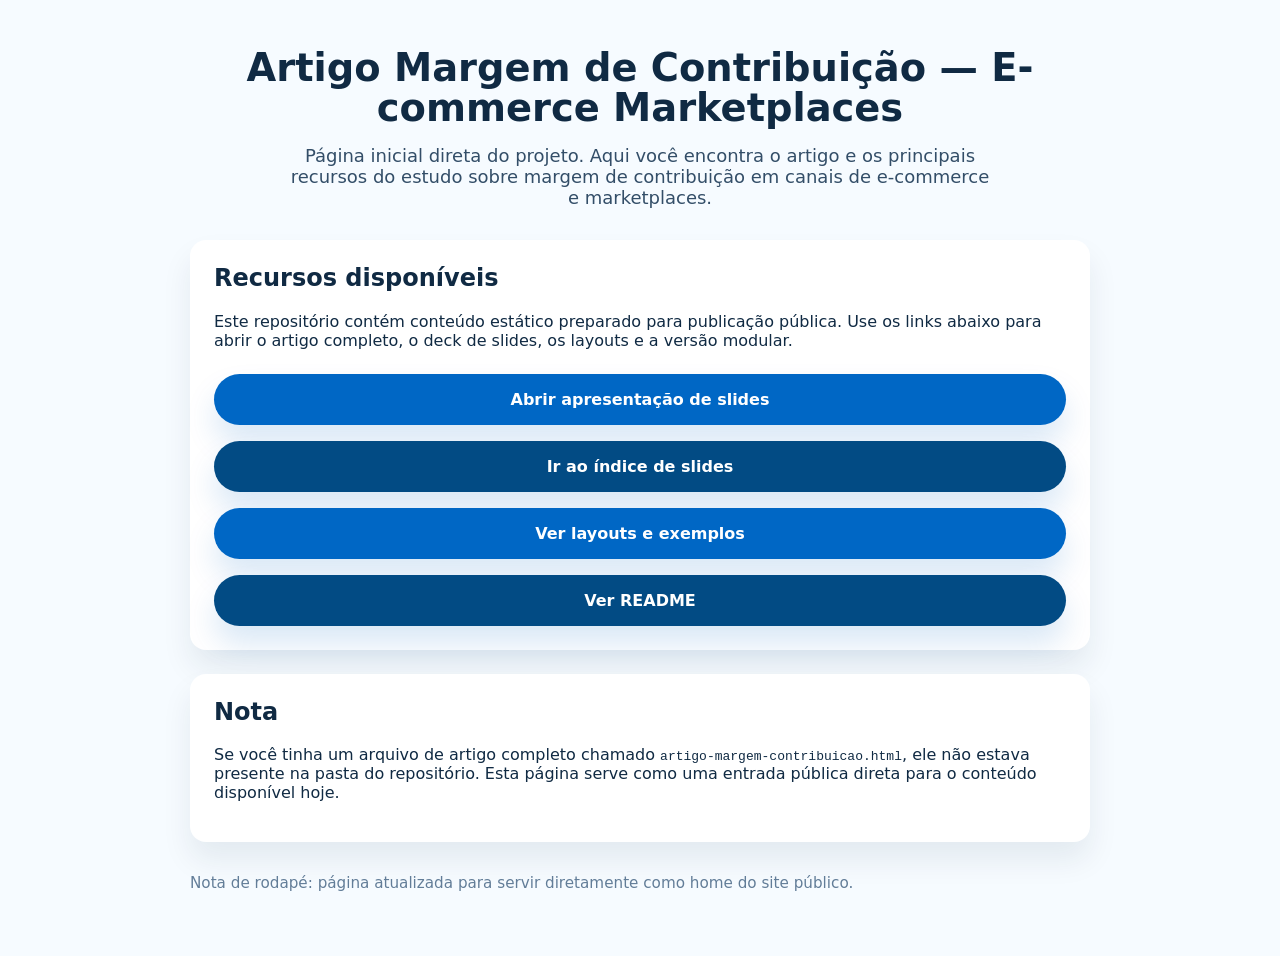
==== artigo-margem-contribuicao-ecommerce-marketplaces.html @ 9e02a6b9 "Update homepage to direct served page and add public article landing file" ====
<!doctype html>
<html lang="pt-BR">
<head>
  <meta charset="utf-8">
  <title>Artigo Margem de Contribuição — E-commerce Marketplaces</title>
  <meta name="viewport" content="width=device-width, initial-scale=1">
  <style>
    body { margin: 0; font-family: Inter, system-ui, -apple-system, BlinkMacSystemFont, "Segoe UI", sans-serif; background: #f6fbff; color: #102a43; }
    .page { max-width: 900px; margin: 0 auto; padding: 3rem 1.5rem; }
    header { text-align: center; margin-bottom: 2rem; }
    h1 { margin: 0; font-size: clamp(2rem, 3vw, 3rem); line-height: 1.05; }
    p.lead { margin: 1rem auto 2rem; max-width: 700px; font-size: 1.125rem; color: #334e68; }
    .actions { display: grid; gap: 1rem; margin: 2rem 0; }
    .btn { display: inline-flex; align-items: center; justify-content: center; padding: 1rem 1.25rem; border: none; border-radius: 999px; font-weight: 700; text-decoration: none; color: white; background: #0067c5; box-shadow: 0 18px 30px rgba(0, 103, 197, .15); transition: transform .2s ease, box-shadow .2s ease; }
    .btn:hover { transform: translateY(-1px); box-shadow: 0 22px 34px rgba(0, 103, 197, .2); }
    .secondary { background: #024b84; }
    .card { background: white; border-radius: 1rem; padding: 1.5rem; box-shadow: 0 18px 30px rgba(16, 42, 67, .08); }
    .card h2 { margin-top: 0; }
    .links { display: grid; gap: 1rem; margin-top: 1.5rem; }
    .footnote { margin-top: 2rem; font-size: .95rem; color: #627d98; }
    @media (min-width: 640px) { .actions { grid-template-columns: repeat(2, minmax(0, 1fr)); } }
  </style>
</head>
<body>
  <main class="page">
    <header>
      <h1>Artigo Margem de Contribuição — E-commerce Marketplaces</h1>
      <p class="lead">Página inicial direta do projeto. Aqui você encontra o artigo e os principais recursos do estudo sobre margem de contribuição em canais de e-commerce e marketplaces.</p>
    </header>

    <div class="card">
      <h2>Recursos disponíveis</h2>
      <p>Este repositório contém conteúdo estático preparado para publicação pública. Use os links abaixo para abrir o artigo completo, o deck de slides, os layouts e a versão modular.</p>
      <div class="links">
        <a class="btn" href="Artigo-MC-slides.html">Abrir apresentação de slides</a>
        <a class="btn secondary" href="slides/index.html">Ir ao índice de slides</a>
        <a class="btn" href="layouts-exemplos.html">Ver layouts e exemplos</a>
        <a class="btn secondary" href="README.md">Ver README</a>
      </div>
    </div>

    <div class="card" style="margin-top: 1.5rem;">
      <h2>Nota</h2>
      <p>Se você tinha um arquivo de artigo completo chamado <code>artigo-margem-contribuicao.html</code>, ele não estava presente na pasta do repositório. Esta página serve como uma entrada pública direta para o conteúdo disponível hoje.</p>
    </div>

    <p class="footnote">Nota de rodapé: página atualizada para servir diretamente como home do site público.</p>
  </main>
</body>
</html>
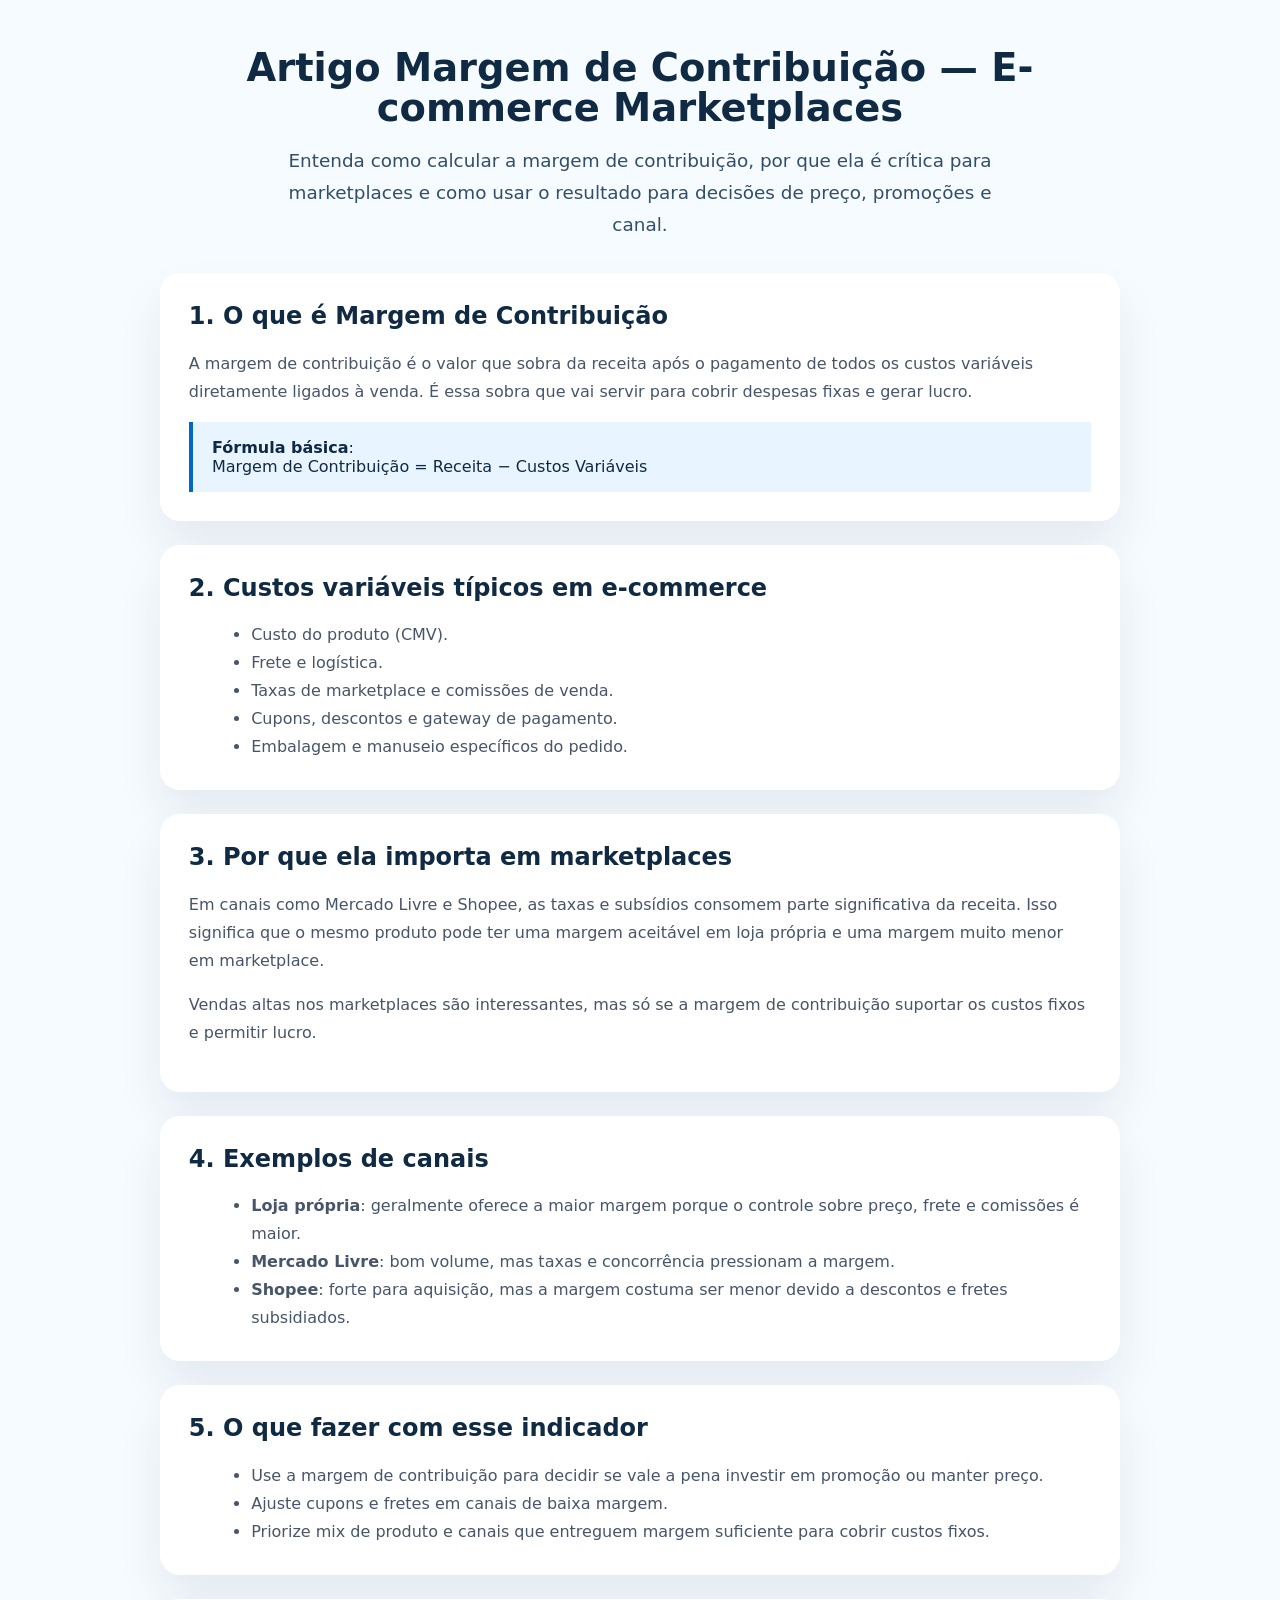
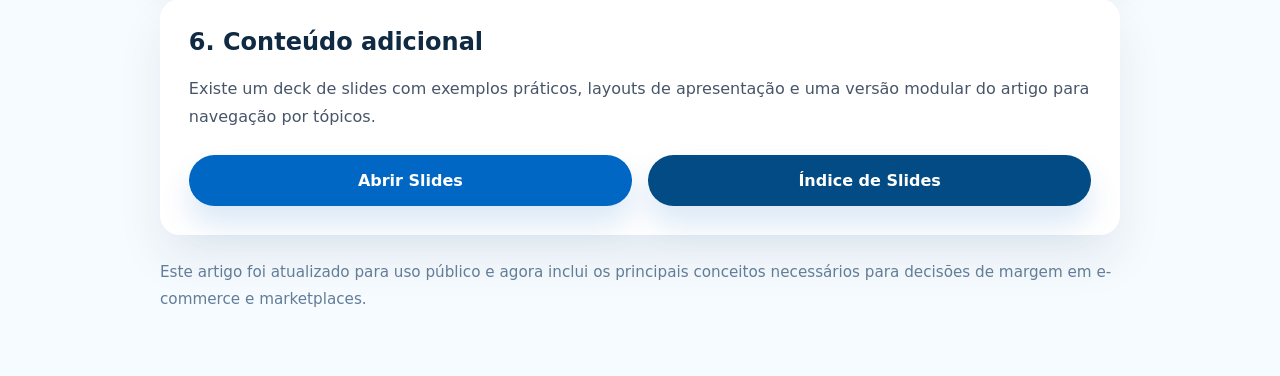
==== commit 6dcbfbb4: "Refine homepage and article content for public site" ====
--- a/artigo-margem-contribuicao-ecommerce-marketplaces.html
+++ b/artigo-margem-contribuicao-ecommerce-marketplaces.html
@@ -6,45 +6,84 @@
   <meta name="viewport" content="width=device-width, initial-scale=1">
   <style>
     body { margin: 0; font-family: Inter, system-ui, -apple-system, BlinkMacSystemFont, "Segoe UI", sans-serif; background: #f6fbff; color: #102a43; }
-    .page { max-width: 900px; margin: 0 auto; padding: 3rem 1.5rem; }
+    .page { max-width: 960px; margin: 0 auto; padding: 3rem 1.5rem; }
     header { text-align: center; margin-bottom: 2rem; }
     h1 { margin: 0; font-size: clamp(2rem, 3vw, 3rem); line-height: 1.05; }
-    p.lead { margin: 1rem auto 2rem; max-width: 700px; font-size: 1.125rem; color: #334e68; }
-    .actions { display: grid; gap: 1rem; margin: 2rem 0; }
-    .btn { display: inline-flex; align-items: center; justify-content: center; padding: 1rem 1.25rem; border: none; border-radius: 999px; font-weight: 700; text-decoration: none; color: white; background: #0067c5; box-shadow: 0 18px 30px rgba(0, 103, 197, .15); transition: transform .2s ease, box-shadow .2s ease; }
+    p.lead { margin: 1rem auto 2rem; max-width: 720px; font-size: 1.15rem; color: #334e68; }
+    .card { background: white; border-radius: 1.25rem; padding: 1.8rem; box-shadow: 0 24px 45px rgba(16, 42, 67, .08); margin-bottom: 1.5rem; }
+    h2 { margin-top: 0; }
+    p, li { line-height: 1.75; color: #475569; }
+    ul { margin: 0.75rem 0 0 1.4rem; }
+    .actions { display: grid; gap: 1rem; margin-top: 1.5rem; }
+    .btn { display: inline-flex; align-items: center; justify-content: center; padding: 1rem 1.4rem; border: none; border-radius: 999px; font-weight: 700; text-decoration: none; color: white; background: #0067c5; box-shadow: 0 18px 30px rgba(0, 103, 197, .15); transition: transform .2s ease, box-shadow .2s ease; }
     .btn:hover { transform: translateY(-1px); box-shadow: 0 22px 34px rgba(0, 103, 197, .2); }
     .secondary { background: #024b84; }
-    .card { background: white; border-radius: 1rem; padding: 1.5rem; box-shadow: 0 18px 30px rgba(16, 42, 67, .08); }
-    .card h2 { margin-top: 0; }
-    .links { display: grid; gap: 1rem; margin-top: 1.5rem; }
-    .footnote { margin-top: 2rem; font-size: .95rem; color: #627d98; }
-    @media (min-width: 640px) { .actions { grid-template-columns: repeat(2, minmax(0, 1fr)); } }
+    .footnote { color: #627d98; font-size: .95rem; }
+    .callout { background: #e8f4ff; border-left: 4px solid #0067c5; padding: 1rem 1.2rem; margin-top: 1rem; }
+    @media (min-width: 760px) { .actions { grid-template-columns: repeat(2, minmax(0, 1fr)); } }
   </style>
 </head>
 <body>
   <main class="page">
     <header>
       <h1>Artigo Margem de Contribuição — E-commerce Marketplaces</h1>
-      <p class="lead">Página inicial direta do projeto. Aqui você encontra o artigo e os principais recursos do estudo sobre margem de contribuição em canais de e-commerce e marketplaces.</p>
+      <p class="lead">Entenda como calcular a margem de contribuição, por que ela é crítica para marketplaces e como usar o resultado para decisões de preço, promoções e canal.</p>
     </header>
 
     <div class="card">
-      <h2>Recursos disponíveis</h2>
-      <p>Este repositório contém conteúdo estático preparado para publicação pública. Use os links abaixo para abrir o artigo completo, o deck de slides, os layouts e a versão modular.</p>
-      <div class="links">
-        <a class="btn" href="Artigo-MC-slides.html">Abrir apresentação de slides</a>
-        <a class="btn secondary" href="slides/index.html">Ir ao índice de slides</a>
-        <a class="btn" href="layouts-exemplos.html">Ver layouts e exemplos</a>
-        <a class="btn secondary" href="README.md">Ver README</a>
+      <h2>1. O que é Margem de Contribuição</h2>
+      <p>A margem de contribuição é o valor que sobra da receita após o pagamento de todos os custos variáveis diretamente ligados à venda. É essa sobra que vai servir para cobrir despesas fixas e gerar lucro.</p>
+      <div class="callout">
+        <strong>Fórmula básica</strong>: <br>
+        Margem de Contribuição = Receita − Custos Variáveis
       </div>
     </div>
 
-    <div class="card" style="margin-top: 1.5rem;">
-      <h2>Nota</h2>
-      <p>Se você tinha um arquivo de artigo completo chamado <code>artigo-margem-contribuicao.html</code>, ele não estava presente na pasta do repositório. Esta página serve como uma entrada pública direta para o conteúdo disponível hoje.</p>
+    <div class="card">
+      <h2>2. Custos variáveis típicos em e-commerce</h2>
+      <ul>
+        <li>Custo do produto (CMV).</li>
+        <li>Frete e logística.</li>
+        <li>Taxas de marketplace e comissões de venda.</li>
+        <li>Cupons, descontos e gateway de pagamento.</li>
+        <li>Embalagem e manuseio específicos do pedido.</li>
+      </ul>
     </div>
 
-    <p class="footnote">Nota de rodapé: página atualizada para servir diretamente como home do site público.</p>
+    <div class="card">
+      <h2>3. Por que ela importa em marketplaces</h2>
+      <p>Em canais como Mercado Livre e Shopee, as taxas e subsídios consomem parte significativa da receita. Isso significa que o mesmo produto pode ter uma margem aceitável em loja própria e uma margem muito menor em marketplace.</p>
+      <p>Vendas altas nos marketplaces são interessantes, mas só se a margem de contribuição suportar os custos fixos e permitir lucro.</p>
+    </div>
+
+    <div class="card">
+      <h2>4. Exemplos de canais</h2>
+      <ul>
+        <li><strong>Loja própria</strong>: geralmente oferece a maior margem porque o controle sobre preço, frete e comissões é maior.</li>
+        <li><strong>Mercado Livre</strong>: bom volume, mas taxas e concorrência pressionam a margem.</li>
+        <li><strong>Shopee</strong>: forte para aquisição, mas a margem costuma ser menor devido a descontos e fretes subsidiados.</li>
+      </ul>
+    </div>
+
+    <div class="card">
+      <h2>5. O que fazer com esse indicador</h2>
+      <ul>
+        <li>Use a margem de contribuição para decidir se vale a pena investir em promoção ou manter preço.</li>
+        <li>Ajuste cupons e fretes em canais de baixa margem.</li>
+        <li>Priorize mix de produto e canais que entreguem margem suficiente para cobrir custos fixos.</li>
+      </ul>
+    </div>
+
+    <div class="card">
+      <h2>6. Conteúdo adicional</h2>
+      <p>Existe um deck de slides com exemplos práticos, layouts de apresentação e uma versão modular do artigo para navegação por tópicos.</p>
+      <div class="actions">
+        <a class="btn" href="Artigo-MC-slides.html">Abrir Slides</a>
+        <a class="btn secondary" href="slides/index.html">Índice de Slides</a>
+      </div>
+    </div>
+
+    <p class="footnote">Este artigo foi atualizado para uso público e agora inclui os principais conceitos necessários para decisões de margem em e-commerce e marketplaces.</p>
   </main>
 </body>
 </html>
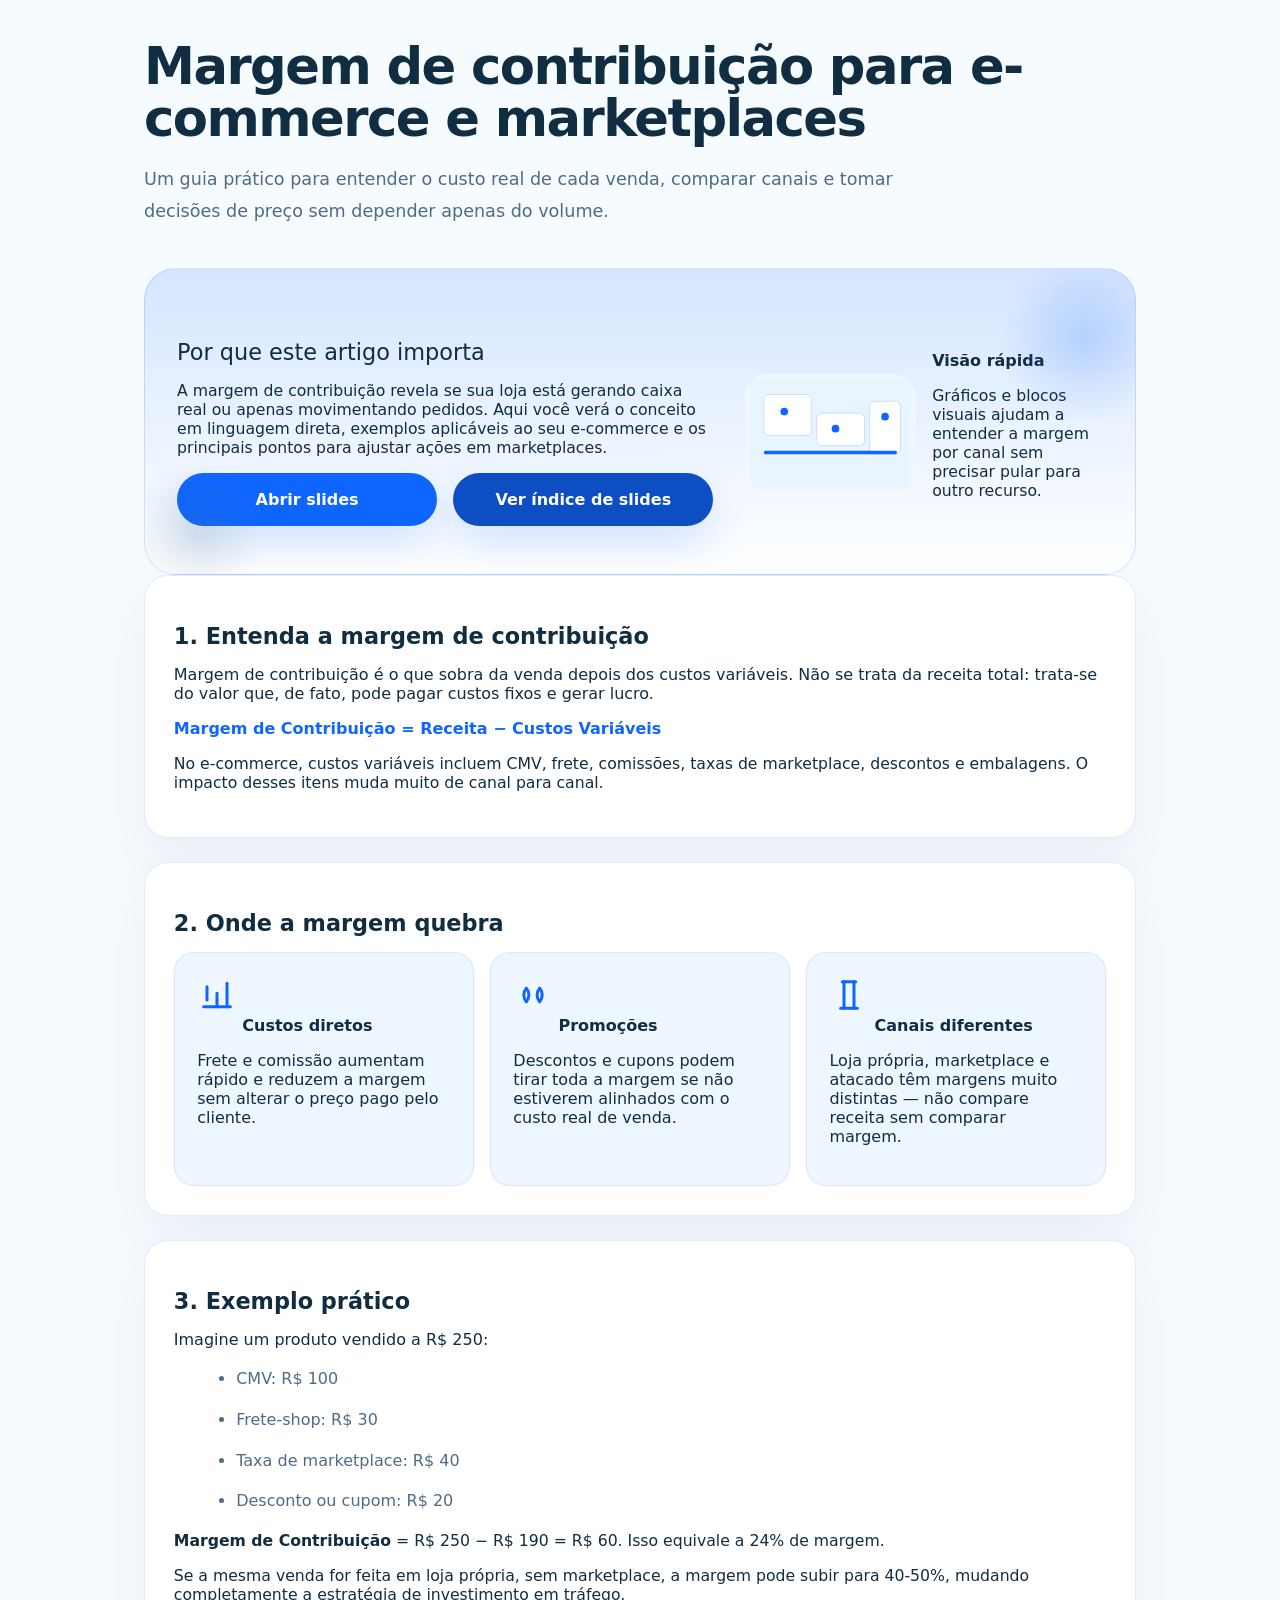
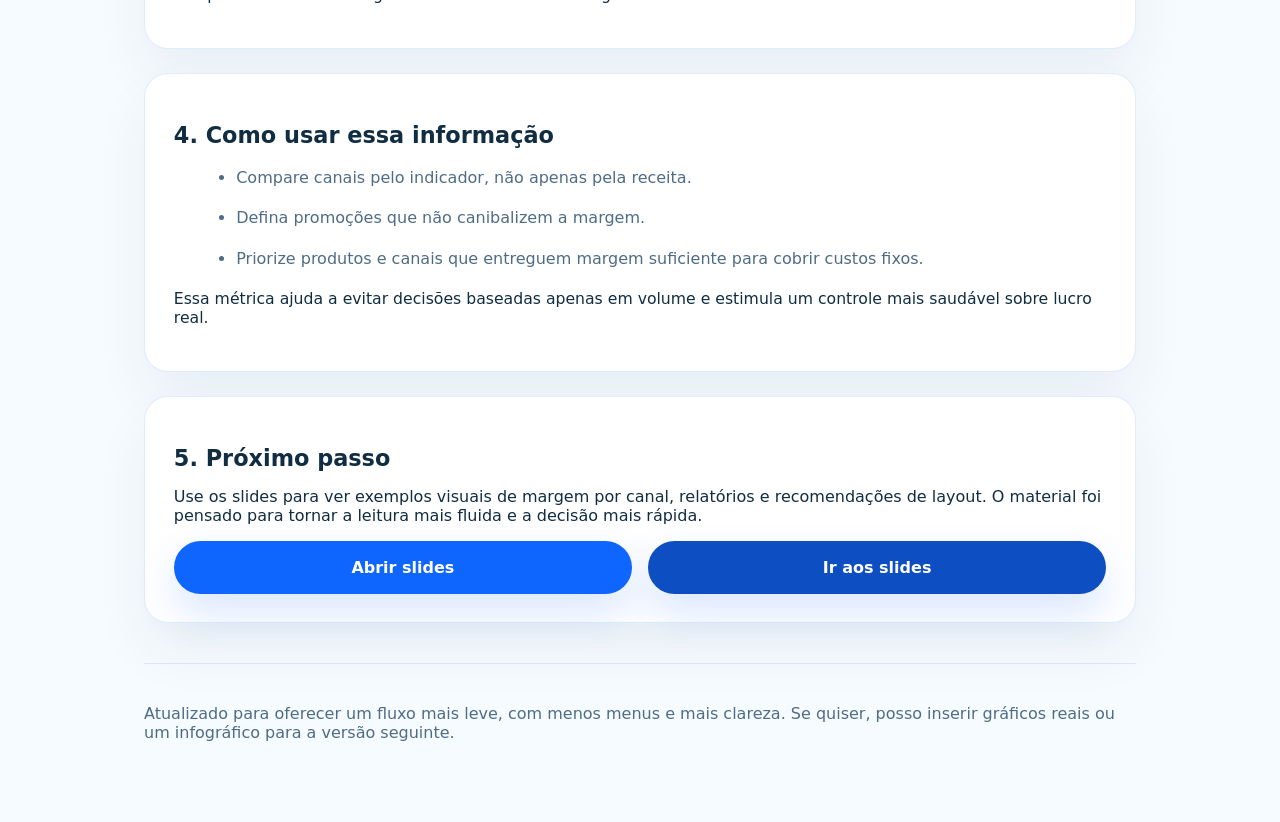
==== commit 7c2df029: "Improve homepage and article UX with longer content and inline visuals" ====
--- a/artigo-margem-contribuicao-ecommerce-marketplaces.html
+++ b/artigo-margem-contribuicao-ecommerce-marketplaces.html
@@ -5,85 +5,136 @@
   <title>Artigo Margem de Contribuição — E-commerce Marketplaces</title>
   <meta name="viewport" content="width=device-width, initial-scale=1">
   <style>
-    body { margin: 0; font-family: Inter, system-ui, -apple-system, BlinkMacSystemFont, "Segoe UI", sans-serif; background: #f6fbff; color: #102a43; }
-    .page { max-width: 960px; margin: 0 auto; padding: 3rem 1.5rem; }
-    header { text-align: center; margin-bottom: 2rem; }
-    h1 { margin: 0; font-size: clamp(2rem, 3vw, 3rem); line-height: 1.05; }
-    p.lead { margin: 1rem auto 2rem; max-width: 720px; font-size: 1.15rem; color: #334e68; }
-    .card { background: white; border-radius: 1.25rem; padding: 1.8rem; box-shadow: 0 24px 45px rgba(16, 42, 67, .08); margin-bottom: 1.5rem; }
-    h2 { margin-top: 0; }
-    p, li { line-height: 1.75; color: #475569; }
-    ul { margin: 0.75rem 0 0 1.4rem; }
-    .actions { display: grid; gap: 1rem; margin-top: 1.5rem; }
-    .btn { display: inline-flex; align-items: center; justify-content: center; padding: 1rem 1.4rem; border: none; border-radius: 999px; font-weight: 700; text-decoration: none; color: white; background: #0067c5; box-shadow: 0 18px 30px rgba(0, 103, 197, .15); transition: transform .2s ease, box-shadow .2s ease; }
-    .btn:hover { transform: translateY(-1px); box-shadow: 0 22px 34px rgba(0, 103, 197, .2); }
-    .secondary { background: #024b84; }
-    .footnote { color: #627d98; font-size: .95rem; }
-    .callout { background: #e8f4ff; border-left: 4px solid #0067c5; padding: 1rem 1.2rem; margin-top: 1rem; }
-    @media (min-width: 760px) { .actions { grid-template-columns: repeat(2, minmax(0, 1fr)); } }
+    :root {
+      --bg: #f6fbff;
+      --surface: #ffffff;
+      --surface-soft: #eef6ff;
+      --text: #112d42;
+      --muted: #4f6c85;
+      --primary: #0f66ff;
+      --primary-strong: #0d4ec2;
+      --border: rgba(15, 102, 255, .12);
+    }
+    * { box-sizing: border-box; }
+    body { margin: 0; font-family: Inter, system-ui, -apple-system, BlinkMacSystemFont, "Segoe UI", sans-serif; background: var(--bg); color: var(--text); }
+    .page { max-width: 1040px; margin: 0 auto; padding: 2.5rem 1.5rem 4rem; }
+    header { margin-bottom: 2.5rem; }
+    h1 { margin: 0; font-size: clamp(2.7rem, 4vw, 4.8rem); line-height: 1.02; letter-spacing: -0.03em; }
+    .subtitle { max-width: 780px; margin: 1.25rem 0 0; font-size: 1.1rem; line-height: 1.8; color: var(--muted); }
+    .hero { position: relative; background: linear-gradient(180deg, rgba(15,102,255,.14), rgba(255,255,255,.93)); border: 1px solid rgba(15,102,255,.18); border-radius: 32px; padding: 3rem 2rem; overflow: hidden; }
+    .hero::before { content: ""; position: absolute; top: -40px; right: -60px; width: 220px; height: 220px; background: radial-gradient(circle, rgba(15,102,255,.2), transparent 55%); border-radius: 50%; }
+    .hero::after { content: ""; position: absolute; bottom: -50px; left: -40px; width: 180px; height: 180px; background: radial-gradient(circle, rgba(71, 108, 133, .14), transparent 55%); border-radius: 50%; }
+    .hero-grid { display: grid; gap: 2rem; }
+    .hero-actions { display: grid; gap: 1rem; grid-template-columns: 1fr 1fr; }
+    .btn { display: inline-flex; align-items: center; justify-content: center; padding: 1rem 1.6rem; border-radius: 999px; font-weight: 700; text-decoration: none; color: #fff; background: var(--primary); border: 1px solid transparent; transition: transform .18s ease, box-shadow .18s ease; box-shadow: 0 18px 42px rgba(15,102,255,.16); }
+    .btn:hover { transform: translateY(-1px); box-shadow: 0 24px 48px rgba(15,102,255,.2); }
+    .btn.secondary { background: var(--primary-strong); }
+    .card { background: var(--surface); border: 1px solid var(--border); border-radius: 24px; padding: 1.8rem; box-shadow: 0 28px 55px rgba(17,45,66,.06); }
+    .card + .card { margin-top: 1.5rem; }
+    .section-title { font-size: 1.4rem; margin-bottom: 1rem; }
+    .text-sm { font-size: .98rem; }
+    .grid-3 { display: grid; gap: 1rem; margin-top: 1rem; }
+    .grid-3 article { padding: 1.4rem; border-radius: 20px; background: var(--surface-soft); border: 1px solid rgba(15,102,255,.10); }
+    .grid-3 svg { width: 40px; height: 40px; color: var(--primary); margin-bottom: 1rem; }
+    .image-card { display: grid; grid-template-columns: 1fr; gap: 1rem; align-items: center; margin-top: 1.5rem; }
+    .image-card svg { width: 100%; max-width: 100%; height: auto; border-radius: 24px; background: #f0f7ff; }
+    .footer { margin-top: 2.5rem; padding-top: 1.5rem; border-top: 1px solid rgba(15,102,255,.12); color: var(--muted); }
+    .highlight { color: var(--primary); font-weight: 700; }
+    ul { margin: 0.9rem 0 0 1.4rem; color: var(--muted); line-height: 1.75; }
+    li { margin-bottom: 0.8rem; }
+    @media (min-width: 900px) { .hero-grid { grid-template-columns: 1.2fr .8fr; } .hero-actions { grid-template-columns: repeat(2, minmax(0, 1fr)); } .grid-3 { grid-template-columns: repeat(3, minmax(0, 1fr)); } .image-card { grid-template-columns: 1fr 1fr; } }
   </style>
 </head>
 <body>
   <main class="page">
     <header>
-      <h1>Artigo Margem de Contribuição — E-commerce Marketplaces</h1>
-      <p class="lead">Entenda como calcular a margem de contribuição, por que ela é crítica para marketplaces e como usar o resultado para decisões de preço, promoções e canal.</p>
+      <h1>Margem de contribuição para e-commerce e marketplaces</h1>
+      <p class="subtitle">Um guia prático para entender o custo real de cada venda, comparar canais e tomar decisões de preço sem depender apenas do volume.</p>
     </header>
 
-    <div class="card">
-      <h2>1. O que é Margem de Contribuição</h2>
-      <p>A margem de contribuição é o valor que sobra da receita após o pagamento de todos os custos variáveis diretamente ligados à venda. É essa sobra que vai servir para cobrir despesas fixas e gerar lucro.</p>
-      <div class="callout">
-        <strong>Fórmula básica</strong>: <br>
-        Margem de Contribuição = Receita − Custos Variáveis
+    <section class="hero">
+      <div class="hero-grid">
+        <div>
+          <p class="section-title">Por que este artigo importa</p>
+          <p class="text-sm">A margem de contribuição revela se sua loja está gerando caixa real ou apenas movimentando pedidos. Aqui você verá o conceito em linguagem direta, exemplos aplicáveis ao seu e-commerce e os principais pontos para ajustar ações em marketplaces.</p>
+          <div class="hero-actions">
+            <a class="btn" href="Artigo-MC-slides.html">Abrir slides</a>
+            <a class="btn secondary" href="slides/index.html">Ver índice de slides</a>
+          </div>
+        </div>
+        <div class="image-card">
+          <svg viewBox="0 0 800 560" fill="none" xmlns="http://www.w3.org/2000/svg"><rect x="24" y="24" width="752" height="512" rx="36" fill="#E8F4FF"/><rect x="88" y="96" width="224" height="192" rx="24" fill="#fff" stroke="#8CBBFF" stroke-width="2"/><rect x="336" y="184" width="224" height="152" rx="24" fill="#fff" stroke="#8CBBFF" stroke-width="2"/><rect x="584" y="128" width="144" height="248" rx="24" fill="#fff" stroke="#8CBBFF" stroke-width="2"/><path d="M96 368h608" stroke="#0F66FF" stroke-width="16" stroke-linecap="round"/><circle cx="184" cy="176" r="18" fill="#0F66FF"/><circle cx="424" cy="256" r="18" fill="#0F66FF"/><circle cx="656" cy="200" r="18" fill="#0F66FF"/></svg>
+          <div>
+            <strong>Visão rápida</strong>
+            <p class="text-sm">Gráficos e blocos visuais ajudam a entender a margem por canal sem precisar pular para outro recurso.</p>
+          </div>
+        </div>
       </div>
-    </div>
+    </section>
 
-    <div class="card">
-      <h2>2. Custos variáveis típicos em e-commerce</h2>
+    <section class="card">
+      <h2 class="section-title">1. Entenda a margem de contribuição</h2>
+      <p>Margem de contribuição é o que sobra da venda depois dos custos variáveis. Não se trata da receita total: trata-se do valor que, de fato, pode pagar custos fixos e gerar lucro.</p>
+      <p class="highlight">Margem de Contribuição = Receita − Custos Variáveis</p>
+      <p class="text-sm">No e-commerce, custos variáveis incluem CMV, frete, comissões, taxas de marketplace, descontos e embalagens. O impacto desses itens muda muito de canal para canal.</p>
+    </section>
+
+    <section class="card">
+      <h2 class="section-title">2. Onde a margem quebra</h2>
+      <div class="grid-3">
+        <article>
+          <svg viewBox="0 0 24 24" fill="none" stroke="currentColor" stroke-width="1.8" stroke-linecap="round" stroke-linejoin="round"><path d="M4 19h16"/><path d="M6 15V7"/><path d="M12 19V11"/><path d="M18 19V5"/></svg>
+          <strong>Custos diretos</strong>
+          <p>Frete e comissão aumentam rápido e reduzem a margem sem alterar o preço pago pelo cliente.</p>
+        </article>
+        <article>
+          <svg viewBox="0 0 24 24" fill="none" stroke="currentColor" stroke-width="1.8" stroke-linecap="round" stroke-linejoin="round"><path d="M16 8a6 6 0 0 1 0 8"/><path d="M16 16a6 6 0 0 1 0-8"/><path d="M8 8a6 6 0 0 0 0 8"/><path d="M8 16a6 6 0 0 0 0-8"/></svg>
+          <strong>Promoções</strong>
+          <p>Descontos e cupons podem tirar toda a margem se não estiverem alinhados com o custo real de venda.</p>
+        </article>
+        <article>
+          <svg viewBox="0 0 24 24" fill="none" stroke="currentColor" stroke-width="1.8" stroke-linecap="round" stroke-linejoin="round"><path d="M7 20h10"/><path d="M8 4h8"/><path d="M9 4v16"/><path d="M15 4v16"/></svg>
+          <strong>Canais diferentes</strong>
+          <p>Loja própria, marketplace e atacado têm margens muito distintas — não compare receita sem comparar margem.</p>
+        </article>
+      </div>
+    </section>
+
+    <section class="card">
+      <h2 class="section-title">3. Exemplo prático</h2>
+      <p>Imagine um produto vendido a R$ 250:</p>
       <ul>
-        <li>Custo do produto (CMV).</li>
-        <li>Frete e logística.</li>
-        <li>Taxas de marketplace e comissões de venda.</li>
-        <li>Cupons, descontos e gateway de pagamento.</li>
-        <li>Embalagem e manuseio específicos do pedido.</li>
+        <li>CMV: R$ 100</li>
+        <li>Frete-shop: R$ 30</li>
+        <li>Taxa de marketplace: R$ 40</li>
+        <li>Desconto ou cupom: R$ 20</li>
       </ul>
-    </div>
+      <p class="text-sm"><strong>Margem de Contribuição</strong> = R$ 250 − R$ 190 = R$ 60. Isso equivale a 24% de margem.</p>
+      <p class="text-sm">Se a mesma venda for feita em loja própria, sem marketplace, a margem pode subir para 40-50%, mudando completamente a estratégia de investimento em tráfego.</p>
+    </section>
 
-    <div class="card">
-      <h2>3. Por que ela importa em marketplaces</h2>
-      <p>Em canais como Mercado Livre e Shopee, as taxas e subsídios consomem parte significativa da receita. Isso significa que o mesmo produto pode ter uma margem aceitável em loja própria e uma margem muito menor em marketplace.</p>
-      <p>Vendas altas nos marketplaces são interessantes, mas só se a margem de contribuição suportar os custos fixos e permitir lucro.</p>
-    </div>
+    <section class="card">
+      <h2 class="section-title">4. Como usar essa informação</h2>
+      <ul>
+        <li>Compare canais pelo indicador, não apenas pela receita.</li>
+        <li>Defina promoções que não canibalizem a margem.</li>
+        <li>Priorize produtos e canais que entreguem margem suficiente para cobrir custos fixos.</li>
+      </ul>
+      <p class="text-sm">Essa métrica ajuda a evitar decisões baseadas apenas em volume e estimula um controle mais saudável sobre lucro real.</p>
+    </section>
 
-    <div class="card">
-      <h2>4. Exemplos de canais</h2>
-      <ul>
-        <li><strong>Loja própria</strong>: geralmente oferece a maior margem porque o controle sobre preço, frete e comissões é maior.</li>
-        <li><strong>Mercado Livre</strong>: bom volume, mas taxas e concorrência pressionam a margem.</li>
-        <li><strong>Shopee</strong>: forte para aquisição, mas a margem costuma ser menor devido a descontos e fretes subsidiados.</li>
-      </ul>
-    </div>
+    <section class="card">
+      <h2 class="section-title">5. Próximo passo</h2>
+      <p>Use os slides para ver exemplos visuais de margem por canal, relatórios e recomendações de layout. O material foi pensado para tornar a leitura mais fluida e a decisão mais rápida.</p>
+      <div class="hero-actions" style="margin-top:1rem;">
+        <a class="btn" href="Artigo-MC-slides.html">Abrir slides</a>
+        <a class="btn secondary" href="slides/index.html">Ir aos slides</a>
+      </div>
+    </section>
 
-    <div class="card">
-      <h2>5. O que fazer com esse indicador</h2>
-      <ul>
-        <li>Use a margem de contribuição para decidir se vale a pena investir em promoção ou manter preço.</li>
-        <li>Ajuste cupons e fretes em canais de baixa margem.</li>
-        <li>Priorize mix de produto e canais que entreguem margem suficiente para cobrir custos fixos.</li>
-      </ul>
-    </div>
-
-    <div class="card">
-      <h2>6. Conteúdo adicional</h2>
-      <p>Existe um deck de slides com exemplos práticos, layouts de apresentação e uma versão modular do artigo para navegação por tópicos.</p>
-      <div class="actions">
-        <a class="btn" href="Artigo-MC-slides.html">Abrir Slides</a>
-        <a class="btn secondary" href="slides/index.html">Índice de Slides</a>
-      </div>
-    </div>
-
-    <p class="footnote">Este artigo foi atualizado para uso público e agora inclui os principais conceitos necessários para decisões de margem em e-commerce e marketplaces.</p>
+    <footer class="footer">
+      <p>Atualizado para oferecer um fluxo mais leve, com menos menus e mais clareza. Se quiser, posso inserir gráficos reais ou um infográfico para a versão seguinte.</p>
+    </footer>
   </main>
 </body>
 </html>
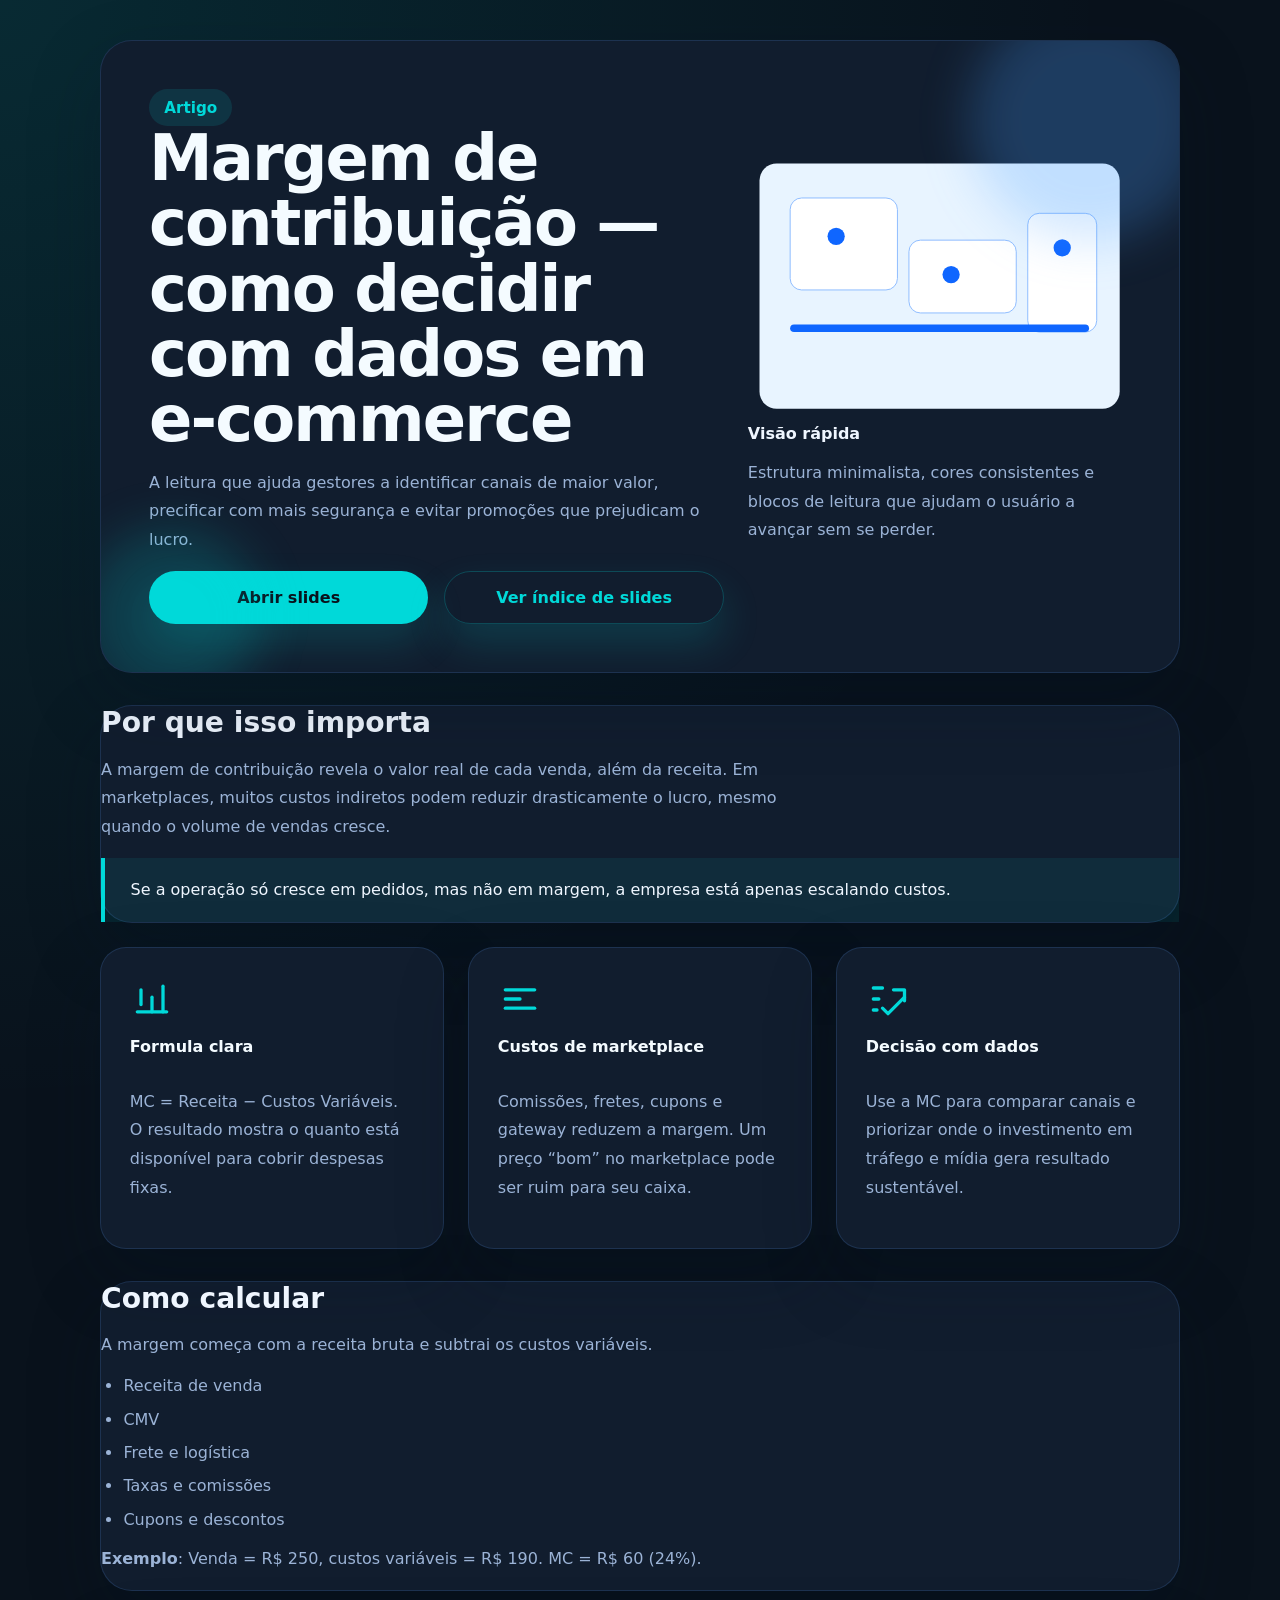
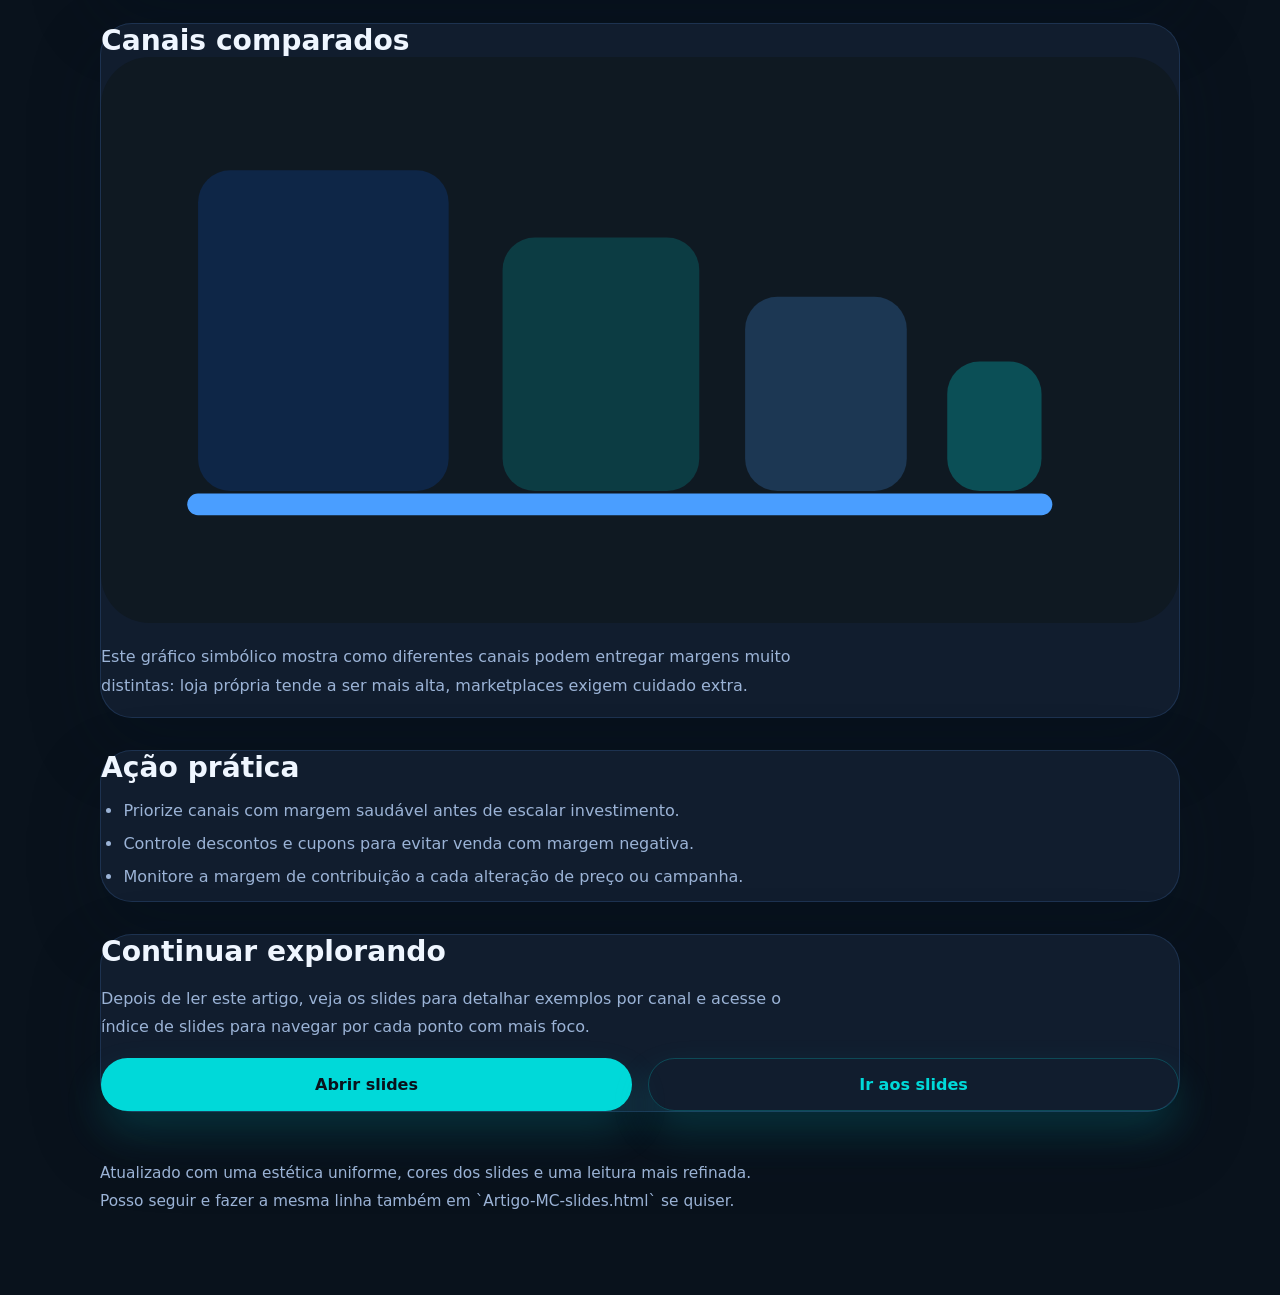
==== commit bc2b989e: "Unify landing page and article design with shared slide-inspired style" ====
--- a/artigo-margem-contribuicao-ecommerce-marketplaces.html
+++ b/artigo-margem-contribuicao-ecommerce-marketplaces.html
@@ -4,59 +4,16 @@
   <meta charset="utf-8">
   <title>Artigo Margem de Contribuição — E-commerce Marketplaces</title>
   <meta name="viewport" content="width=device-width, initial-scale=1">
-  <style>
-    :root {
-      --bg: #f6fbff;
-      --surface: #ffffff;
-      --surface-soft: #eef6ff;
-      --text: #112d42;
-      --muted: #4f6c85;
-      --primary: #0f66ff;
-      --primary-strong: #0d4ec2;
-      --border: rgba(15, 102, 255, .12);
-    }
-    * { box-sizing: border-box; }
-    body { margin: 0; font-family: Inter, system-ui, -apple-system, BlinkMacSystemFont, "Segoe UI", sans-serif; background: var(--bg); color: var(--text); }
-    .page { max-width: 1040px; margin: 0 auto; padding: 2.5rem 1.5rem 4rem; }
-    header { margin-bottom: 2.5rem; }
-    h1 { margin: 0; font-size: clamp(2.7rem, 4vw, 4.8rem); line-height: 1.02; letter-spacing: -0.03em; }
-    .subtitle { max-width: 780px; margin: 1.25rem 0 0; font-size: 1.1rem; line-height: 1.8; color: var(--muted); }
-    .hero { position: relative; background: linear-gradient(180deg, rgba(15,102,255,.14), rgba(255,255,255,.93)); border: 1px solid rgba(15,102,255,.18); border-radius: 32px; padding: 3rem 2rem; overflow: hidden; }
-    .hero::before { content: ""; position: absolute; top: -40px; right: -60px; width: 220px; height: 220px; background: radial-gradient(circle, rgba(15,102,255,.2), transparent 55%); border-radius: 50%; }
-    .hero::after { content: ""; position: absolute; bottom: -50px; left: -40px; width: 180px; height: 180px; background: radial-gradient(circle, rgba(71, 108, 133, .14), transparent 55%); border-radius: 50%; }
-    .hero-grid { display: grid; gap: 2rem; }
-    .hero-actions { display: grid; gap: 1rem; grid-template-columns: 1fr 1fr; }
-    .btn { display: inline-flex; align-items: center; justify-content: center; padding: 1rem 1.6rem; border-radius: 999px; font-weight: 700; text-decoration: none; color: #fff; background: var(--primary); border: 1px solid transparent; transition: transform .18s ease, box-shadow .18s ease; box-shadow: 0 18px 42px rgba(15,102,255,.16); }
-    .btn:hover { transform: translateY(-1px); box-shadow: 0 24px 48px rgba(15,102,255,.2); }
-    .btn.secondary { background: var(--primary-strong); }
-    .card { background: var(--surface); border: 1px solid var(--border); border-radius: 24px; padding: 1.8rem; box-shadow: 0 28px 55px rgba(17,45,66,.06); }
-    .card + .card { margin-top: 1.5rem; }
-    .section-title { font-size: 1.4rem; margin-bottom: 1rem; }
-    .text-sm { font-size: .98rem; }
-    .grid-3 { display: grid; gap: 1rem; margin-top: 1rem; }
-    .grid-3 article { padding: 1.4rem; border-radius: 20px; background: var(--surface-soft); border: 1px solid rgba(15,102,255,.10); }
-    .grid-3 svg { width: 40px; height: 40px; color: var(--primary); margin-bottom: 1rem; }
-    .image-card { display: grid; grid-template-columns: 1fr; gap: 1rem; align-items: center; margin-top: 1.5rem; }
-    .image-card svg { width: 100%; max-width: 100%; height: auto; border-radius: 24px; background: #f0f7ff; }
-    .footer { margin-top: 2.5rem; padding-top: 1.5rem; border-top: 1px solid rgba(15,102,255,.12); color: var(--muted); }
-    .highlight { color: var(--primary); font-weight: 700; }
-    ul { margin: 0.9rem 0 0 1.4rem; color: var(--muted); line-height: 1.75; }
-    li { margin-bottom: 0.8rem; }
-    @media (min-width: 900px) { .hero-grid { grid-template-columns: 1.2fr .8fr; } .hero-actions { grid-template-columns: repeat(2, minmax(0, 1fr)); } .grid-3 { grid-template-columns: repeat(3, minmax(0, 1fr)); } .image-card { grid-template-columns: 1fr 1fr; } }
-  </style>
+  <link rel="stylesheet" href="styles.css">
 </head>
 <body>
   <main class="page">
-    <header>
-      <h1>Margem de contribuição para e-commerce e marketplaces</h1>
-      <p class="subtitle">Um guia prático para entender o custo real de cada venda, comparar canais e tomar decisões de preço sem depender apenas do volume.</p>
-    </header>
-
     <section class="hero">
       <div class="hero-grid">
         <div>
-          <p class="section-title">Por que este artigo importa</p>
-          <p class="text-sm">A margem de contribuição revela se sua loja está gerando caixa real ou apenas movimentando pedidos. Aqui você verá o conceito em linguagem direta, exemplos aplicáveis ao seu e-commerce e os principais pontos para ajustar ações em marketplaces.</p>
+          <span class="tag">Artigo</span>
+          <h1>Margem de contribuição — como decidir com dados em e-commerce</h1>
+          <p class="subtitle">A leitura que ajuda gestores a identificar canais de maior valor, precificar com mais segurança e evitar promoções que prejudicam o lucro.</p>
           <div class="hero-actions">
             <a class="btn" href="Artigo-MC-slides.html">Abrir slides</a>
             <a class="btn secondary" href="slides/index.html">Ver índice de slides</a>
@@ -66,66 +23,71 @@
           <svg viewBox="0 0 800 560" fill="none" xmlns="http://www.w3.org/2000/svg"><rect x="24" y="24" width="752" height="512" rx="36" fill="#E8F4FF"/><rect x="88" y="96" width="224" height="192" rx="24" fill="#fff" stroke="#8CBBFF" stroke-width="2"/><rect x="336" y="184" width="224" height="152" rx="24" fill="#fff" stroke="#8CBBFF" stroke-width="2"/><rect x="584" y="128" width="144" height="248" rx="24" fill="#fff" stroke="#8CBBFF" stroke-width="2"/><path d="M96 368h608" stroke="#0F66FF" stroke-width="16" stroke-linecap="round"/><circle cx="184" cy="176" r="18" fill="#0F66FF"/><circle cx="424" cy="256" r="18" fill="#0F66FF"/><circle cx="656" cy="200" r="18" fill="#0F66FF"/></svg>
           <div>
             <strong>Visão rápida</strong>
-            <p class="text-sm">Gráficos e blocos visuais ajudam a entender a margem por canal sem precisar pular para outro recurso.</p>
+            <p class="text-sm">Estrutura minimalista, cores consistentes e blocos de leitura que ajudam o usuário a avançar sem se perder.</p>
           </div>
         </div>
       </div>
     </section>
 
-    <section class="card">
-      <h2 class="section-title">1. Entenda a margem de contribuição</h2>
-      <p>Margem de contribuição é o que sobra da venda depois dos custos variáveis. Não se trata da receita total: trata-se do valor que, de fato, pode pagar custos fixos e gerar lucro.</p>
-      <p class="highlight">Margem de Contribuição = Receita − Custos Variáveis</p>
-      <p class="text-sm">No e-commerce, custos variáveis incluem CMV, frete, comissões, taxas de marketplace, descontos e embalagens. O impacto desses itens muda muito de canal para canal.</p>
+    <section class="card" style="margin-top: 2rem;">
+      <h2 class="section-title">Por que isso importa</h2>
+      <p>A margem de contribuição revela o valor real de cada venda, além da receita. Em marketplaces, muitos custos indiretos podem reduzir drasticamente o lucro, mesmo quando o volume de vendas cresce.</p>
+      <blockquote>Se a operação só cresce em pedidos, mas não em margem, a empresa está apenas escalando custos.</blockquote>
     </section>
 
-    <section class="card">
-      <h2 class="section-title">2. Onde a margem quebra</h2>
-      <div class="grid-3">
-        <article>
-          <svg viewBox="0 0 24 24" fill="none" stroke="currentColor" stroke-width="1.8" stroke-linecap="round" stroke-linejoin="round"><path d="M4 19h16"/><path d="M6 15V7"/><path d="M12 19V11"/><path d="M18 19V5"/></svg>
-          <strong>Custos diretos</strong>
-          <p>Frete e comissão aumentam rápido e reduzem a margem sem alterar o preço pago pelo cliente.</p>
-        </article>
-        <article>
-          <svg viewBox="0 0 24 24" fill="none" stroke="currentColor" stroke-width="1.8" stroke-linecap="round" stroke-linejoin="round"><path d="M16 8a6 6 0 0 1 0 8"/><path d="M16 16a6 6 0 0 1 0-8"/><path d="M8 8a6 6 0 0 0 0 8"/><path d="M8 16a6 6 0 0 0 0-8"/></svg>
-          <strong>Promoções</strong>
-          <p>Descontos e cupons podem tirar toda a margem se não estiverem alinhados com o custo real de venda.</p>
-        </article>
-        <article>
-          <svg viewBox="0 0 24 24" fill="none" stroke="currentColor" stroke-width="1.8" stroke-linecap="round" stroke-linejoin="round"><path d="M7 20h10"/><path d="M8 4h8"/><path d="M9 4v16"/><path d="M15 4v16"/></svg>
-          <strong>Canais diferentes</strong>
-          <p>Loja própria, marketplace e atacado têm margens muito distintas — não compare receita sem comparar margem.</p>
-        </article>
+    <section class="grid-3" style="margin-top: 1.5rem;">
+      <article class="feature-card">
+        <svg viewBox="0 0 24 24" fill="none" stroke="currentColor" stroke-width="1.8" stroke-linecap="round" stroke-linejoin="round"><path d="M4 19h16"/><path d="M6 15V7"/><path d="M12 19V11"/><path d="M18 19V5"/></svg>
+        <h3>Formula clara</h3>
+        <p>MC = Receita − Custos Variáveis. O resultado mostra o quanto está disponível para cobrir despesas fixas.</p>
+      </article>
+      <article class="feature-card">
+        <svg viewBox="0 0 24 24" fill="none" stroke="currentColor" stroke-width="1.8" stroke-linecap="round" stroke-linejoin="round"><path d="M4 7h16"/><path d="M4 12h8"/><path d="M4 17h16"/></svg>
+        <h3>Custos de marketplace</h3>
+        <p>Comissões, fretes, cupons e gateway reduzem a margem. Um preço “bom” no marketplace pode ser ruim para seu caixa.</p>
+      </article>
+      <article class="feature-card">
+        <svg viewBox="0 0 24 24" fill="none" stroke="currentColor" stroke-width="1.8" stroke-linecap="round" stroke-linejoin="round"><path d="M9 17l3 3 9-9"/><path d="M15 7h6v6"/><path d="M4 6h5"/><path d="M4 12h3"/><path d="M4 18h2"/></svg>
+        <h3>Decisão com dados</h3>
+        <p>Use a MC para comparar canais e priorizar onde o investimento em tráfego e mídia gera resultado sustentável.</p>
+      </article>
+    </section>
+
+    <section class="card" style="margin-top: 2rem;">
+      <h2 class="section-title">Como calcular</h2>
+      <p>A margem começa com a receita bruta e subtrai os custos variáveis.</p>
+      <ul>
+        <li>Receita de venda</li>
+        <li>CMV</li>
+        <li>Frete e logística</li>
+        <li>Taxas e comissões</li>
+        <li>Cupons e descontos</li>
+      </ul>
+      <p class="text-sm"><strong>Exemplo</strong>: Venda = R$ 250, custos variáveis = R$ 190. MC = R$ 60 (24%).</p>
+    </section>
+
+    <section class="card" style="margin-top: 2rem;">
+      <h2 class="section-title">Canais comparados</h2>
+      <div class="image-card">
+        <svg viewBox="0 0 800 420" fill="none" xmlns="http://www.w3.org/2000/svg"><rect width="800" height="420" rx="36" fill="#0F1922"/><rect x="72" y="84" width="186" height="238" rx="24" fill="#0F66FF" opacity="0.17"/><rect x="298" y="134" width="146" height="188" rx="24" fill="#00D9D9" opacity="0.18"/><rect x="478" y="178" width="120" height="144" rx="24" fill="#4A9EFF" opacity="0.22"/><rect x="628" y="226" width="70" height="96" rx="24" fill="#00D9D9" opacity="0.28"/><path d="M72 332h626" stroke="#4A9EFF" stroke-width="16" stroke-linecap="round"/></svg>
+        <div>
+          <p class="text-sm">Este gráfico simbólico mostra como diferentes canais podem entregar margens muito distintas: loja própria tende a ser mais alta, marketplaces exigem cuidado extra.</p>
+        </div>
       </div>
     </section>
 
-    <section class="card">
-      <h2 class="section-title">3. Exemplo prático</h2>
-      <p>Imagine um produto vendido a R$ 250:</p>
+    <section class="card" style="margin-top: 2rem;">
+      <h2 class="section-title">Ação prática</h2>
       <ul>
-        <li>CMV: R$ 100</li>
-        <li>Frete-shop: R$ 30</li>
-        <li>Taxa de marketplace: R$ 40</li>
-        <li>Desconto ou cupom: R$ 20</li>
+        <li>Priorize canais com margem saudável antes de escalar investimento.</li>
+        <li>Controle descontos e cupons para evitar venda com margem negativa.</li>
+        <li>Monitore a margem de contribuição a cada alteração de preço ou campanha.</li>
       </ul>
-      <p class="text-sm"><strong>Margem de Contribuição</strong> = R$ 250 − R$ 190 = R$ 60. Isso equivale a 24% de margem.</p>
-      <p class="text-sm">Se a mesma venda for feita em loja própria, sem marketplace, a margem pode subir para 40-50%, mudando completamente a estratégia de investimento em tráfego.</p>
     </section>
 
-    <section class="card">
-      <h2 class="section-title">4. Como usar essa informação</h2>
-      <ul>
-        <li>Compare canais pelo indicador, não apenas pela receita.</li>
-        <li>Defina promoções que não canibalizem a margem.</li>
-        <li>Priorize produtos e canais que entreguem margem suficiente para cobrir custos fixos.</li>
-      </ul>
-      <p class="text-sm">Essa métrica ajuda a evitar decisões baseadas apenas em volume e estimula um controle mais saudável sobre lucro real.</p>
-    </section>
-
-    <section class="card">
-      <h2 class="section-title">5. Próximo passo</h2>
-      <p>Use os slides para ver exemplos visuais de margem por canal, relatórios e recomendações de layout. O material foi pensado para tornar a leitura mais fluida e a decisão mais rápida.</p>
+    <section class="card" style="margin-top: 2rem;">
+      <h2 class="section-title">Continuar explorando</h2>
+      <p>Depois de ler este artigo, veja os slides para detalhar exemplos por canal e acesse o índice de slides para navegar por cada ponto com mais foco.</p>
       <div class="hero-actions" style="margin-top:1rem;">
         <a class="btn" href="Artigo-MC-slides.html">Abrir slides</a>
         <a class="btn secondary" href="slides/index.html">Ir aos slides</a>
@@ -133,7 +95,7 @@
     </section>
 
     <footer class="footer">
-      <p>Atualizado para oferecer um fluxo mais leve, com menos menus e mais clareza. Se quiser, posso inserir gráficos reais ou um infográfico para a versão seguinte.</p>
+      <p>Atualizado com uma estética uniforme, cores dos slides e uma leitura mais refinada. Posso seguir e fazer a mesma linha também em `Artigo-MC-slides.html` se quiser.</p>
     </footer>
   </main>
 </body>
--- a/styles.css
+++ b/styles.css
@@ -0,0 +1,271 @@
+:root {
+  color-scheme: dark;
+  --bg: #09121c;
+  --surface: #111d2e;
+  --surface-soft: #15243c;
+  --text: #eff6ff;
+  --text-muted: #9bb3d6;
+  --heading: #f4fbff;
+  --border: rgba(93, 159, 255, 0.16);
+  --accent: #00d9d9;
+  --accent-strong: #4a9eff;
+  --accent-soft: rgba(0, 217, 217, 0.12);
+  --shadow: 0 28px 70px rgba(3, 21, 37, 0.25);
+}
+
+* {
+  box-sizing: border-box;
+}
+
+html {
+  scroll-behavior: smooth;
+}
+
+body {
+  margin: 0;
+  min-height: 100vh;
+  font-family: Inter, system-ui, -apple-system, BlinkMacSystemFont, "Segoe UI", sans-serif;
+  background: radial-gradient(circle at top left, rgba(0, 217, 217, 0.12), transparent 35%), var(--bg);
+  color: var(--text);
+}
+
+button, a {
+  font: inherit;
+}
+
+a {
+  color: var(--accent);
+  text-decoration: none;
+}
+
+a:hover {
+  text-decoration: underline;
+}
+
+.page {
+  width: min(1080px, calc(100% - 2rem));
+  margin: 0 auto;
+  padding: 2.5rem 0 4rem;
+}
+
+header {
+  display: grid;
+  gap: 1rem;
+}
+
+h1 {
+  margin: 0;
+  font-size: clamp(2.6rem, 5vw, 4.4rem);
+  line-height: 1.02;
+  letter-spacing: -0.03em;
+  color: var(--heading);
+}
+
+h2 {
+  margin: 0;
+  font-size: clamp(1.5rem, 2.2vw, 2rem);
+  line-height: 1.2;
+}
+
+h3 {
+  margin: 0;
+  font-size: 1rem;
+}
+
+p,
+ul,
+li {
+  color: var(--text-muted);
+}
+
+p {
+  max-width: 68ch;
+  line-height: 1.8;
+}
+
+ul {
+  margin: 1rem 0 0 1.4rem;
+  padding: 0;
+  list-style: disc;
+}
+
+li {
+  margin-bottom: 0.9rem;
+}
+
+.hero,
+.card,
+.feature-card,
+.section-split {
+  background: var(--surface);
+  border: 1px solid var(--border);
+  border-radius: 32px;
+  box-shadow: var(--shadow);
+}
+
+.hero {
+  padding: 3rem;
+  display: grid;
+  gap: 2rem;
+  position: relative;
+  overflow: hidden;
+}
+
+.hero::before,
+.hero::after {
+  content: "";
+  position: absolute;
+  border-radius: 50%;
+  filter: blur(24px);
+}
+
+.hero::before {
+  width: 240px;
+  height: 240px;
+  top: -40px;
+  right: -30px;
+  background: rgba(74, 158, 255, 0.24);
+}
+
+.hero::after {
+  width: 180px;
+  height: 180px;
+  bottom: -35px;
+  left: -20px;
+  background: rgba(0, 217, 217, 0.18);
+}
+
+.hero-grid {
+  display: grid;
+  gap: 1.5rem;
+}
+
+.hero-actions {
+  display: grid;
+  gap: 1rem;
+  grid-template-columns: repeat(2, minmax(0, 1fr));
+}
+
+.btn {
+  display: inline-flex;
+  align-items: center;
+  justify-content: center;
+  gap: 0.75rem;
+  padding: 1rem 1.6rem;
+  border-radius: 999px;
+  border: 1px solid transparent;
+  background: var(--accent);
+  color: var(--bg);
+  font-weight: 700;
+  transition: transform .18s ease, box-shadow .18s ease, background .18s ease;
+  box-shadow: 0 20px 40px rgba(0, 217, 217, 0.16);
+}
+
+.btn:hover {
+  transform: translateY(-1px);
+  box-shadow: 0 24px 48px rgba(0, 217, 217, 0.22);
+}
+
+.btn.secondary {
+  background: transparent;
+  color: var(--accent);
+  border-color: rgba(0, 217, 217, 0.24);
+}
+
+.btn.outline {
+  background: transparent;
+  color: var(--text);
+  border-color: rgba(255,255,255,0.12);
+}
+
+.tag {
+  display: inline-flex;
+  align-items: center;
+  gap: 0.5rem;
+  padding: 0.6rem 0.95rem;
+  border-radius: 999px;
+  background: rgba(0, 217, 217, 0.12);
+  color: var(--accent);
+  font-size: 0.95rem;
+  font-weight: 700;
+}
+
+.grid-2,
+.grid-3 {
+  display: grid;
+  gap: 1.5rem;
+}
+
+.grid-2 {
+  grid-template-columns: 1fr;
+}
+
+.grid-3 {
+  grid-template-columns: 1fr;
+}
+
+.feature-card {
+  border-radius: 26px;
+  padding: 1.8rem;
+  display: grid;
+  gap: 1rem;
+  align-items: start;
+}
+
+.feature-card svg {
+  width: 44px;
+  height: 44px;
+  color: var(--accent);
+}
+
+.feature-card h3 {
+  color: var(--heading);
+}
+
+.section-split {
+  display: grid;
+  gap: 2rem;
+  padding: 2rem;
+}
+
+.section-split img,
+.section-split svg {
+  width: 100%;
+  border-radius: 24px;
+}
+
+blockquote {
+  margin: 0;
+  padding: 1.4rem 1.6rem;
+  border-left: 4px solid var(--accent);
+  background: rgba(0, 217, 217, 0.08);
+  color: var(--text);
+}
+
+footer {
+  margin-top: 3rem;
+  color: var(--text-muted);
+  font-size: 0.96rem;
+}
+
+@media (min-width: 760px) {
+  .hero-grid {
+    grid-template-columns: 1.5fr 1fr;
+    align-items: center;
+  }
+  .grid-2 {
+    grid-template-columns: repeat(2, minmax(0, 1fr));
+  }
+  .grid-3 {
+    grid-template-columns: repeat(3, minmax(0, 1fr));
+  }
+}
+
+@media (max-width: 680px) {
+  .hero {
+    padding: 2rem;
+  }
+  .hero-actions {
+    grid-template-columns: 1fr;
+  }
+}
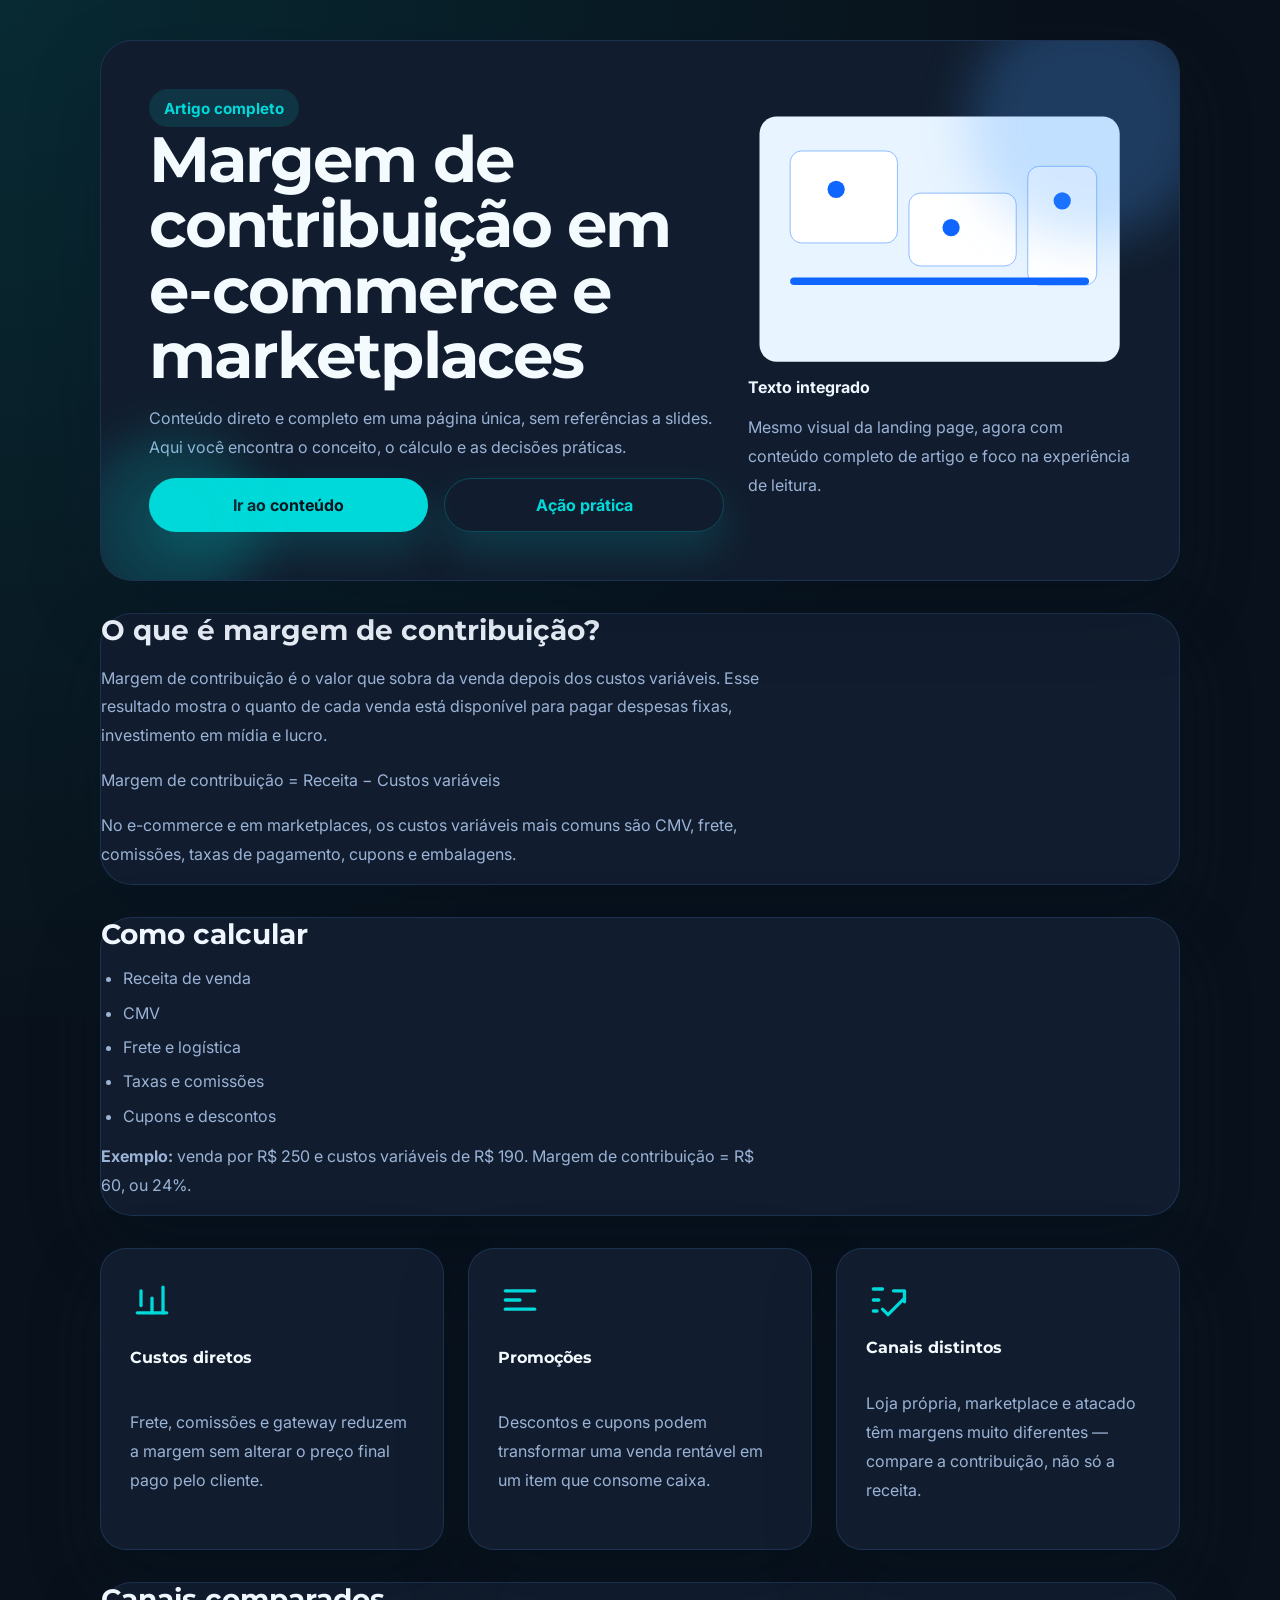
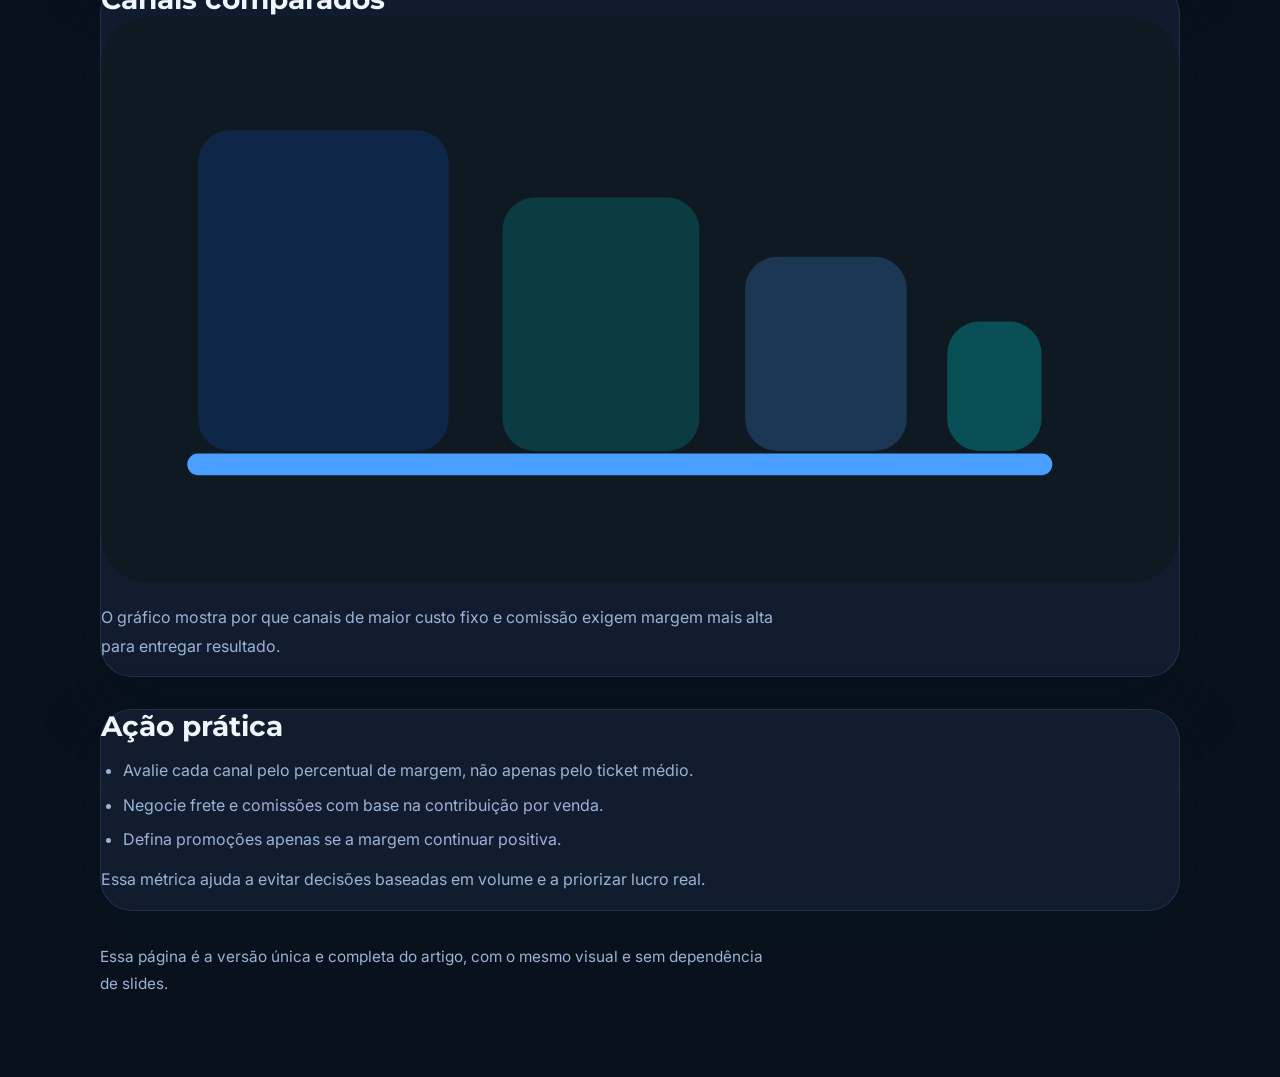
==== commit 129bca02: "Use Montserrat + Inter and consolidate article content into landing page" ====
--- a/artigo-margem-contribuicao-ecommerce-marketplaces.html
+++ b/artigo-margem-contribuicao-ecommerce-marketplaces.html
@@ -2,60 +2,45 @@
 <html lang="pt-BR">
 <head>
   <meta charset="utf-8">
-  <title>Artigo Margem de Contribuição — E-commerce Marketplaces</title>
+  <title>Margem de contribuição — E-commerce e Marketplaces</title>
   <meta name="viewport" content="width=device-width, initial-scale=1">
+  <link rel="preconnect" href="https://fonts.googleapis.com">
+  <link rel="preconnect" href="https://fonts.gstatic.com" crossorigin>
+  <link href="https://fonts.googleapis.com/css2?family=Inter:wght@400;500;600;700;800&family=Montserrat:wght@500;600;700;800&display=swap" rel="stylesheet">
   <link rel="stylesheet" href="styles.css">
 </head>
 <body>
   <main class="page">
-    <section class="hero">
+    <header class="hero">
       <div class="hero-grid">
         <div>
-          <span class="tag">Artigo</span>
-          <h1>Margem de contribuição — como decidir com dados em e-commerce</h1>
-          <p class="subtitle">A leitura que ajuda gestores a identificar canais de maior valor, precificar com mais segurança e evitar promoções que prejudicam o lucro.</p>
+          <span class="tag">Artigo completo</span>
+          <h1>Margem de contribuição em e-commerce e marketplaces</h1>
+          <p class="subtitle">Conteúdo direto e completo em uma página única, sem referências a slides. Aqui você encontra o conceito, o cálculo e as decisões práticas.</p>
           <div class="hero-actions">
-            <a class="btn" href="Artigo-MC-slides.html">Abrir slides</a>
-            <a class="btn secondary" href="slides/index.html">Ver índice de slides</a>
+            <a class="btn" href="#conteudo">Ir ao conteúdo</a>
+            <a class="btn secondary" href="#acao-pratica">Ação prática</a>
           </div>
         </div>
         <div class="image-card">
           <svg viewBox="0 0 800 560" fill="none" xmlns="http://www.w3.org/2000/svg"><rect x="24" y="24" width="752" height="512" rx="36" fill="#E8F4FF"/><rect x="88" y="96" width="224" height="192" rx="24" fill="#fff" stroke="#8CBBFF" stroke-width="2"/><rect x="336" y="184" width="224" height="152" rx="24" fill="#fff" stroke="#8CBBFF" stroke-width="2"/><rect x="584" y="128" width="144" height="248" rx="24" fill="#fff" stroke="#8CBBFF" stroke-width="2"/><path d="M96 368h608" stroke="#0F66FF" stroke-width="16" stroke-linecap="round"/><circle cx="184" cy="176" r="18" fill="#0F66FF"/><circle cx="424" cy="256" r="18" fill="#0F66FF"/><circle cx="656" cy="200" r="18" fill="#0F66FF"/></svg>
           <div>
-            <strong>Visão rápida</strong>
-            <p class="text-sm">Estrutura minimalista, cores consistentes e blocos de leitura que ajudam o usuário a avançar sem se perder.</p>
+            <strong>Texto integrado</strong>
+            <p class="text-sm">Mesmo visual da landing page, agora com conteúdo completo de artigo e foco na experiência de leitura.</p>
           </div>
         </div>
       </div>
+    </header>
+
+    <section id="conteudo" class="card" style="margin-top: 2rem;">
+      <h2>O que é margem de contribuição?</h2>
+      <p>Margem de contribuição é o valor que sobra da venda depois dos custos variáveis. Esse resultado mostra o quanto de cada venda está disponível para pagar despesas fixas, investimento em mídia e lucro.</p>
+      <p class="highlight">Margem de contribuição = Receita − Custos variáveis</p>
+      <p class="text-sm">No e-commerce e em marketplaces, os custos variáveis mais comuns são CMV, frete, comissões, taxas de pagamento, cupons e embalagens.</p>
     </section>
 
     <section class="card" style="margin-top: 2rem;">
-      <h2 class="section-title">Por que isso importa</h2>
-      <p>A margem de contribuição revela o valor real de cada venda, além da receita. Em marketplaces, muitos custos indiretos podem reduzir drasticamente o lucro, mesmo quando o volume de vendas cresce.</p>
-      <blockquote>Se a operação só cresce em pedidos, mas não em margem, a empresa está apenas escalando custos.</blockquote>
-    </section>
-
-    <section class="grid-3" style="margin-top: 1.5rem;">
-      <article class="feature-card">
-        <svg viewBox="0 0 24 24" fill="none" stroke="currentColor" stroke-width="1.8" stroke-linecap="round" stroke-linejoin="round"><path d="M4 19h16"/><path d="M6 15V7"/><path d="M12 19V11"/><path d="M18 19V5"/></svg>
-        <h3>Formula clara</h3>
-        <p>MC = Receita − Custos Variáveis. O resultado mostra o quanto está disponível para cobrir despesas fixas.</p>
-      </article>
-      <article class="feature-card">
-        <svg viewBox="0 0 24 24" fill="none" stroke="currentColor" stroke-width="1.8" stroke-linecap="round" stroke-linejoin="round"><path d="M4 7h16"/><path d="M4 12h8"/><path d="M4 17h16"/></svg>
-        <h3>Custos de marketplace</h3>
-        <p>Comissões, fretes, cupons e gateway reduzem a margem. Um preço “bom” no marketplace pode ser ruim para seu caixa.</p>
-      </article>
-      <article class="feature-card">
-        <svg viewBox="0 0 24 24" fill="none" stroke="currentColor" stroke-width="1.8" stroke-linecap="round" stroke-linejoin="round"><path d="M9 17l3 3 9-9"/><path d="M15 7h6v6"/><path d="M4 6h5"/><path d="M4 12h3"/><path d="M4 18h2"/></svg>
-        <h3>Decisão com dados</h3>
-        <p>Use a MC para comparar canais e priorizar onde o investimento em tráfego e mídia gera resultado sustentável.</p>
-      </article>
-    </section>
-
-    <section class="card" style="margin-top: 2rem;">
-      <h2 class="section-title">Como calcular</h2>
-      <p>A margem começa com a receita bruta e subtrai os custos variáveis.</p>
+      <h2>Como calcular</h2>
       <ul>
         <li>Receita de venda</li>
         <li>CMV</li>
@@ -63,39 +48,49 @@
         <li>Taxas e comissões</li>
         <li>Cupons e descontos</li>
       </ul>
-      <p class="text-sm"><strong>Exemplo</strong>: Venda = R$ 250, custos variáveis = R$ 190. MC = R$ 60 (24%).</p>
+      <p class="text-sm"><strong>Exemplo:</strong> venda por R$ 250 e custos variáveis de R$ 190. Margem de contribuição = R$ 60, ou 24%.</p>
+    </section>
+
+    <section class="grid-3" style="margin-top: 2rem;">
+      <article class="feature-card">
+        <svg viewBox="0 0 24 24" fill="none" stroke="currentColor" stroke-width="1.8" stroke-linecap="round" stroke-linejoin="round"><path d="M4 19h16"/><path d="M6 15V7"/><path d="M12 19V11"/><path d="M18 19V5"/></svg>
+        <h3>Custos diretos</h3>
+        <p>Frete, comissões e gateway reduzem a margem sem alterar o preço final pago pelo cliente.</p>
+      </article>
+      <article class="feature-card">
+        <svg viewBox="0 0 24 24" fill="none" stroke="currentColor" stroke-width="1.8" stroke-linecap="round" stroke-linejoin="round"><path d="M4 7h16"/><path d="M4 12h8"/><path d="M4 17h16"/></svg>
+        <h3>Promoções</h3>
+        <p>Descontos e cupons podem transformar uma venda rentável em um item que consome caixa.</p>
+      </article>
+      <article class="feature-card">
+        <svg viewBox="0 0 24 24" fill="none" stroke="currentColor" stroke-width="1.8" stroke-linecap="round" stroke-linejoin="round"><path d="M9 17l3 3 9-9"/><path d="M15 7h6v6"/><path d="M4 6h5"/><path d="M4 12h3"/><path d="M4 18h2"/></svg>
+        <h3>Canais distintos</h3>
+        <p>Loja própria, marketplace e atacado têm margens muito diferentes — compare a contribuição, não só a receita.</p>
+      </article>
     </section>
 
     <section class="card" style="margin-top: 2rem;">
-      <h2 class="section-title">Canais comparados</h2>
+      <h2>Canais comparados</h2>
       <div class="image-card">
         <svg viewBox="0 0 800 420" fill="none" xmlns="http://www.w3.org/2000/svg"><rect width="800" height="420" rx="36" fill="#0F1922"/><rect x="72" y="84" width="186" height="238" rx="24" fill="#0F66FF" opacity="0.17"/><rect x="298" y="134" width="146" height="188" rx="24" fill="#00D9D9" opacity="0.18"/><rect x="478" y="178" width="120" height="144" rx="24" fill="#4A9EFF" opacity="0.22"/><rect x="628" y="226" width="70" height="96" rx="24" fill="#00D9D9" opacity="0.28"/><path d="M72 332h626" stroke="#4A9EFF" stroke-width="16" stroke-linecap="round"/></svg>
         <div>
-          <p class="text-sm">Este gráfico simbólico mostra como diferentes canais podem entregar margens muito distintas: loja própria tende a ser mais alta, marketplaces exigem cuidado extra.</p>
+          <p class="text-sm">O gráfico mostra por que canais de maior custo fixo e comissão exigem margem mais alta para entregar resultado.</p>
         </div>
       </div>
     </section>
 
-    <section class="card" style="margin-top: 2rem;">
-      <h2 class="section-title">Ação prática</h2>
+    <section id="acao-pratica" class="card" style="margin-top: 2rem;">
+      <h2>Ação prática</h2>
       <ul>
-        <li>Priorize canais com margem saudável antes de escalar investimento.</li>
-        <li>Controle descontos e cupons para evitar venda com margem negativa.</li>
-        <li>Monitore a margem de contribuição a cada alteração de preço ou campanha.</li>
+        <li>Avalie cada canal pelo percentual de margem, não apenas pelo ticket médio.</li>
+        <li>Negocie frete e comissões com base na contribuição por venda.</li>
+        <li>Defina promoções apenas se a margem continuar positiva.</li>
       </ul>
+      <p class="text-sm">Essa métrica ajuda a evitar decisões baseadas em volume e a priorizar lucro real.</p>
     </section>
 
-    <section class="card" style="margin-top: 2rem;">
-      <h2 class="section-title">Continuar explorando</h2>
-      <p>Depois de ler este artigo, veja os slides para detalhar exemplos por canal e acesse o índice de slides para navegar por cada ponto com mais foco.</p>
-      <div class="hero-actions" style="margin-top:1rem;">
-        <a class="btn" href="Artigo-MC-slides.html">Abrir slides</a>
-        <a class="btn secondary" href="slides/index.html">Ir aos slides</a>
-      </div>
-    </section>
-
-    <footer class="footer">
-      <p>Atualizado com uma estética uniforme, cores dos slides e uma leitura mais refinada. Posso seguir e fazer a mesma linha também em `Artigo-MC-slides.html` se quiser.</p>
+    <footer class="footer" style="margin-top: 2rem;">
+      <p>Essa página é a versão única e completa do artigo, com o mesmo visual e sem dependência de slides.</p>
     </footer>
   </main>
 </body>
--- a/styles.css
+++ b/styles.css
@@ -29,6 +29,11 @@
   color: var(--text);
 }
 
+h1, h2, h3, h4, h5, h6 {
+  font-family: Montserrat, Inter, system-ui, -apple-system, BlinkMacSystemFont, "Segoe UI", sans-serif;
+  font-weight: 700;
+}
+
 button, a {
   font: inherit;
 }
